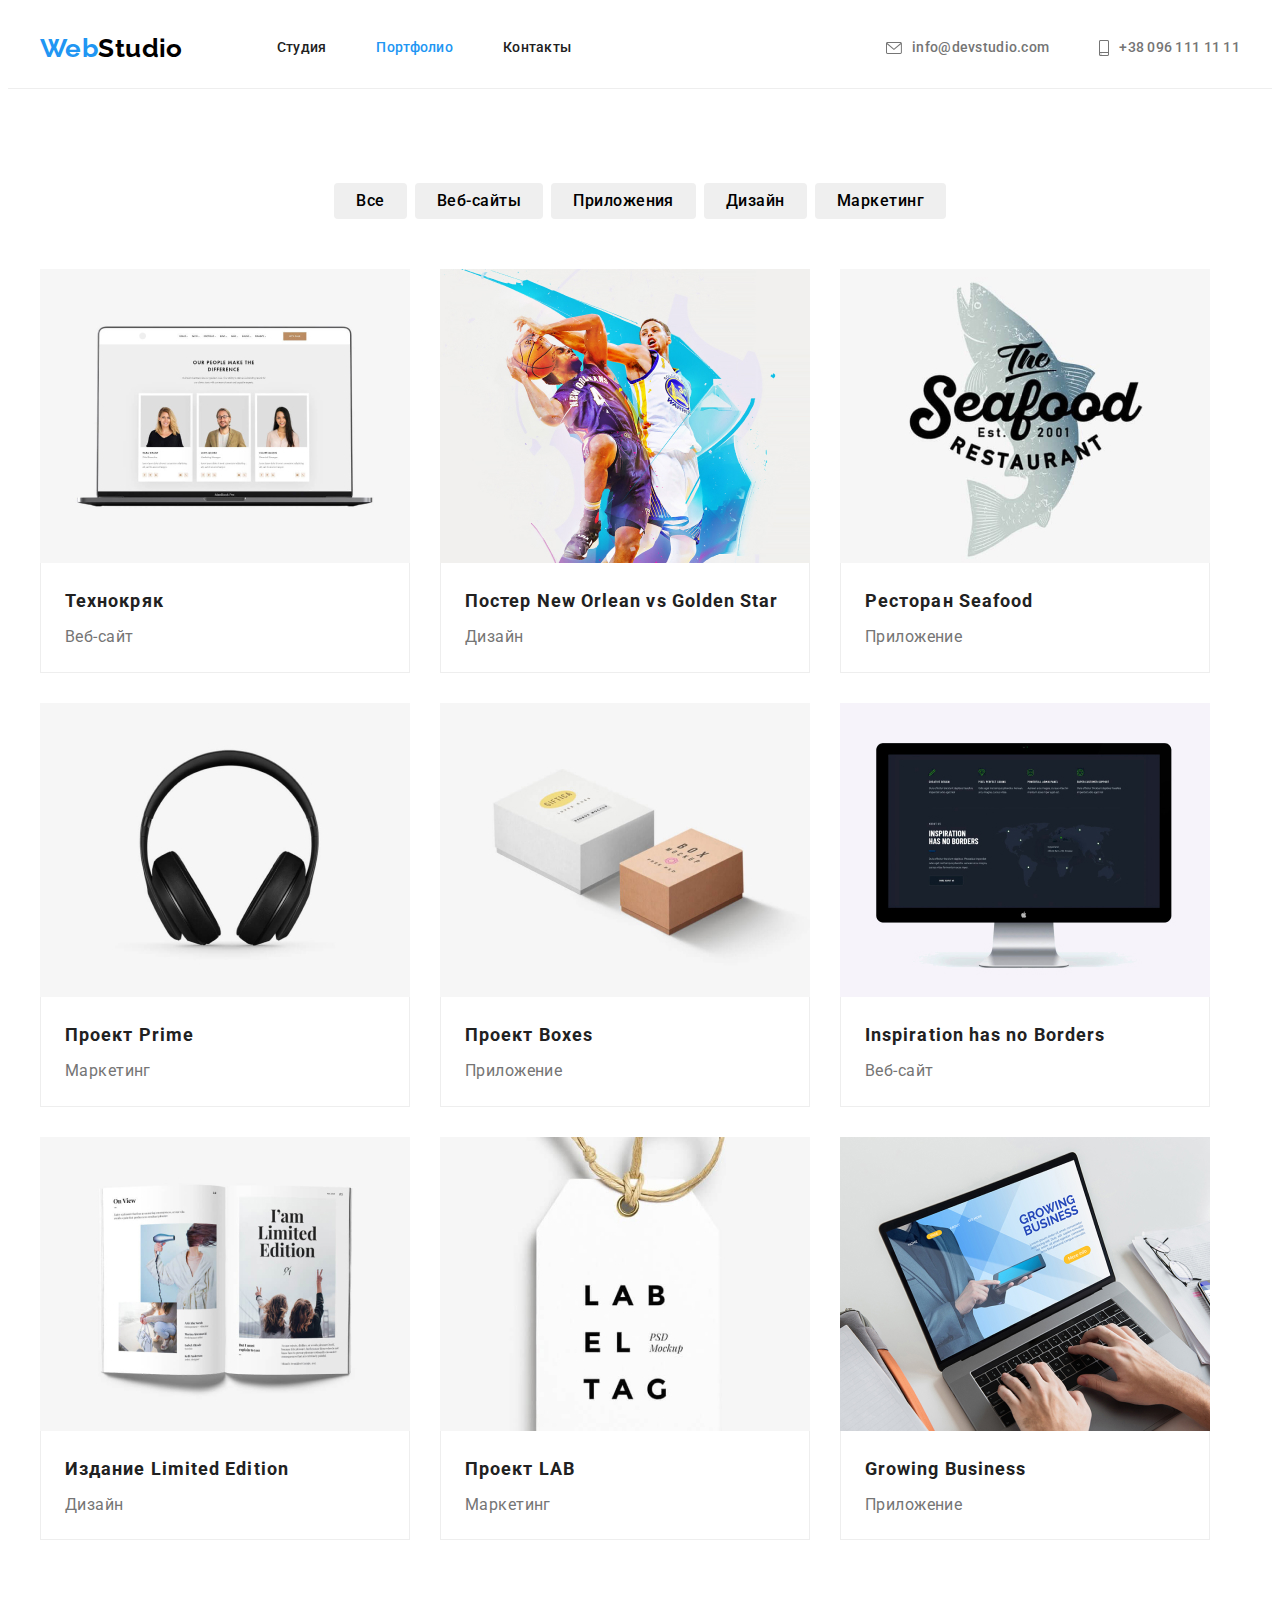
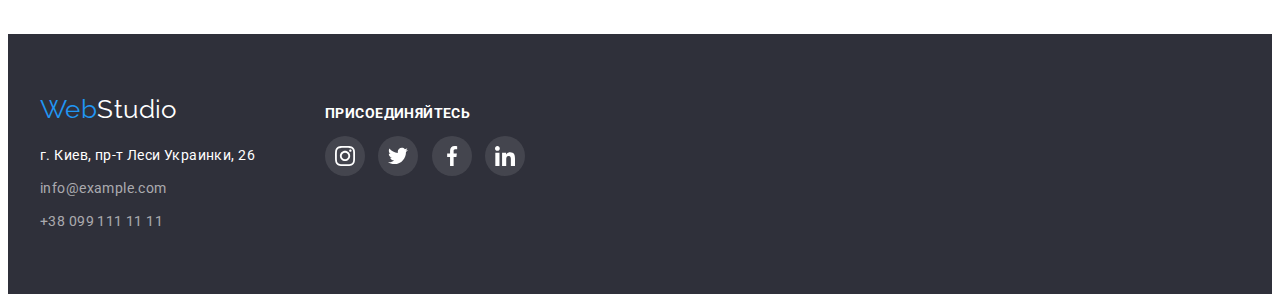
==== portfolio.html @ 5e349246 "hw5" ====
<!DOCTYPE html>
<html lang="ru">

<head>
    <meta charset="UTF-8">
    <meta http-equiv="X-UA-Compatible" content="IE=edge">
    <meta name="viewport" content="width=device-width, initial-scale=1.0">
    <title>Document</title>
    <link rel="preconnect" href="https://fonts.googleapis.com">
    <link rel="preconnect" href="https://fonts.gstatic.com" crossorigin>
    <link
        href="https://fonts.googleapis.com/css2?family=Raleway:wght@700&family=Roboto:wght@400;500;700;900&display=swap"
        rel="stylesheet">
    <link rel="stylesheet" href="https://cdnjs.cloudflare.com/ajax/libs/modern-normalize/1.1.0/modern-normalize.min.css"
        integrity="sha512-wpPYUAdjBVSE4KJnH1VR1HeZfpl1ub8YT/NKx4PuQ5NmX2tKuGu6U/JRp5y+Y8XG2tV+wKQpNHVUX03MfMFn9Q=="
        crossorigin="anonymous" referrerpolicy="no-referrer" />
    <link rel="stylesheet" href="./css/styles.css">
</head>

<body>
    <header class="header-background">
        <div class="container main-nav">
            <nav class="main-nav">
                <a href="./index.html" class="logo" lang="en"><span class="web-logo">Web</span>Studio</a>
                <ul class="header-menu">
                    <li class="header-menu-item">
                        <a class="menu-link " href="/index.html">Студия</a>
                    </li>
                    <li class="header-menu-item">
                        <a class="menu-link menu-link-current" href="">Портфолио</a>
                    </li>
                    <li class="header-menu-item">
                        <a class="menu-link" href="">Контакты</a>
                    </li>
                </ul>
            </nav>
            <ul class="contact">
                <li class="link-menu">
                    <a class="contact-link" href="mailto">
                        <svg class="mail-icon" width="16" height="12">
                            <use href="./images/symbol-defs.svg#icon-mail"></use>
                        </svg>info@devstudio.com
                    </a>
                </li>
                <li class="link-menu">
                    <a class="contact-link" href="tel+380961111111">
                        <svg class="smartphone-icon" width="10" height="16">
                            <use href="./images/symbol-defs.svg#icon-smartphone"></use>
                        </svg>+38 096 111 11 11
                    </a>
                </li>
            </ul>
        </div>

    </header>
    <main>
        <section class="section">
            <div class="container">
                <h1 hidden>Портфолио</h1>
                <ul class="button-item">
                    <li class="button-item-li">
                        <button class="button-active" type="button">Все</button>
                    </li>
                    <li class="button-item-li">
                        <button class="button-active" type="button">Веб-сайты</button>
                    </li>
                    <li class="button-item-li">
                        <button class="button-active" type="button">Приложения</button>
                    </li>
                    <li class="button-item-li">
                        <button class="button-active" type="button">Дизайн</button>
                    </li>
                    <li class="button-item-li">
                        <button class="button-active" type="button">Маркетинг</button>
                    </li>
                </ul>
                <ul class="aside">
                    <li class="aside-block">
                        <a href="" class="card-link">
                            <img class="image" src="./images/img11.jpg" width="370" alt="">
                            <div class="aside-info">
                                <h2 class="portfolio-item">Технокряк</h2>
                                <p class="portfolio-text">Веб-сайт</p>
                            </div>
                        </a>
                    </li>
                    <li class="aside-block">
                        <a href="" class="card-link">
                            <img src="./images/img22.jpg" width="370" alt="">
                                <div class="aside-info">
                                    <h2 class="portfolio-item">Постер New Orlean vs Golden Star</h2>
                                    <p class="portfolio-text">Дизайн</p>
                                </div>
                        </a>
                    </li>
                    <li class="aside-block">
                        <a href="" class="card-link">
                            <img src="./images/img33.jpg" width="370" alt="">
                            <div class="aside-info">
                                <h2 class="portfolio-item">Ресторан Seafood</h2>
                                <p class="portfolio-text">Приложение</p>
                            </div>
                        </a>  
                    </li>
                    <li class="aside-block">
                        <a href="" class="card-link">
                            <img src="./images/img44.jpg" width="370" alt="">
                            <div class="aside-info">
                                <h2 class="portfolio-item">Проект Prime</h2>
                                <p class="portfolio-text">Маркетинг</p>
                            </div>
                        </a>
                    </li>
                    <li class="aside-block">
                        <a href="" class="card-link">
                            <img src="./images/img55.jpg" width="370" alt="">
                            <div class="aside-info">
                                <h2 class="portfolio-item">Проект Boxes</h2>
                                <p class="portfolio-text">Приложение</p>
                            </div>
                        </a>
                    </li>
                    <li class="aside-block">
                        <a href="" class="card-link">
                            <img src="./images/img66.jpg" width="370" alt="">
                            <div class="aside-info">
                                <h2 class="portfolio-item">Inspiration has no Borders</h2>
                                <p class="portfolio-text">Веб-сайт</p>
                            </div>
                        </a>
                    </li>
                    <li class="aside-block">
                        <a href="" class="card-link">
                            <img src="./images/img77.jpg" width="370" alt="">
                            <div class="aside-info">
                                <h2 class="portfolio-item">Издание Limited Edition</h2>
                                <p class="portfolio-text">Дизайн</p>
                            </div>
                        </a>
                    </li>
                    <li class="aside-block">
                        <a href="" class="card-link">
                            <img src="./images/img88.jpg" width="370" alt="">
                            <div class="aside-info">
                                <h2 class="portfolio-item">Проект LAB</h2>
                                <p class="portfolio-text">Маркетинг</p>
                            </div>
                        </a>
                    </li>
                    <li class="aside-block">
                        <a href="" class="card-link">
                            <img src="./images/img99.jpg" width="370" alt="">
                            <div class="aside-info">
                                <h2 class="portfolio-item">Growing Business</h2>
                                <p class="portfolio-text">Приложение</p>
                            </div>
                        </a>    
                    </li>
                </ul>
            </div>
        </section>
    </main>
    <footer class="hero-background">
        <div class="container footer">
            <div class="address">
                <a href="./index.html" class="logo-footer" lang="en"><span class="web-logo">Web</span>Studio</a>
                <address class="footer-contacts">
                    <ul class="footer-menu">
                        <li class="footer-menu-item">
                            <a class="footer-address" href="">г. Киев, пр-т Леси Украинки, 26</a>
                        </li>
                        <li class="footer-menu-item">
                            <a class="footer-menu-link" href="">info@example.com</a>
                        </li>
                        <li class="footer-menu-item">
                            <a class="footer-menu-link" href="">+38 099 111 11 11</a>
                        </li>
                    </ul>
                </address>
            </div>
            <div class="footer-icon">
                <p class="footer-title">ПРИСОЕДИНЯЙТЕСЬ</p>
                <ul class="socials-list-footer">
                    <li class="link-area-footer">
                        <a href="" class="social-link-team-footer">
                            <svg class="social-link-footer" width="20" height="20">
                                <use href="./images/symbol-defs.svg#icon-instagram"></use>
                            </svg>
                        </a>
                    </li>
                    <li class=link-area-footer>
                        <a href="" class="social-link-team-footer">
                            <svg class="social-link-footer" width="20" height="20">
                                <use href="./images/symbol-defs.svg#icon-twitter"></use>
                            </svg>
                        </a>
                    </li>
                    <li class=link-area-footer>
                        <a href="" class="social-link-team-footer">
                            <svg class="social-link-footer" width="20" height="20">
                                <use href="./images/symbol-defs.svg#icon-facebook"></use>
                            </svg>
                        </a>
                    </li>
                    <li class=link-area-footer>
                        <a href="" class="social-link-team-footer">
                            <svg class="social-link-footer" width="20" height="20">
                                <use href="./images/symbol-defs.svg#icon-linkedin"></use>
                            </svg>
                        </a>
                    </li>
                </ul>
            </div>
        </div>
    </footer>
</body>

</html>
---- css/styles.css ----
:root {
    --white-color-hero: #fff;
    --background-secondary: #2f303a;
    --color-accent: #212121;
    --color-primary: #757575;
    --color-hover: #2196f3;
    --color-button: #f5f4fA;
    --color-logo: #000;
    --font-family-primary: 'Roboto', sans-serif;
    --background-header: #EcEcEc
}

/*base*/
body {
    color: var(--color-accent);
    background-color: var(--white-color-hero);
    font-size: 14px;
    font-family: var(--font-family-primary);
    letter-spacing: 0.03em;
}

li {
    list-style-type: none;
}

ul {
    list-style: none;
    padding: 0;
    margin: 0;
}

h3 {
    margin-top: 0;
}

p {
    margin-top: 0;
}

.section {
    padding-top: 94px;
    padding-bottom: 94px;
}

img {
    display: block;
    max-width: 100%;
}

/*header*/

.header-background {
    border-bottom: 1px solid #eeeeee;
    background-color: var(--white-color-hero);
    height: 80px;

}

.container {
    width: 1200px;
    padding-right: 15px;
    padding-left: 15px;
    margin: 0 auto;
}

.main-nav {
    display: flex;
    align-items: center;
}

.logo {
    font-family: 'Raleway';
    font-weight: 700;
    font-size: 26px;
    text-decoration: none;
    color: var(--color-logo);
}

.web-logo {
    color: var(--color-hover);
}

.header-menu {
    margin-left: 94px;
    display: flex;
    margin-top: 0;
    margin-bottom: 0;
    
}

.header-menu-item:not(:first-child) {
    margin-left: 50px;
}

.menu-link {
    display: block;
    padding-top: 32px;
    padding-bottom: 32px;
    color: var(--color-accent);
    font-weight: 500;
    text-decoration: none;
    line-height: 1.14;
    letter-spacing: 0.02em;
    transition-property: color;
    transition-duration: 250ms;
    transition-timing-function: cubic-bezier(0.4, 0, 0.2, 1);

}

.menu-link:hover,
.menu-link:focus {
    color: var(--color-hover);
}

.menu-link-current {
    color: var(--color-hover);
}

.contact {
    display: flex;
    margin-left: auto;
    margin-top: 0;
    margin-bottom: 0;
}

.link-menu:not(:first-child) {
    margin-left: 50px;
}


.mail-icon {
    margin-right: 10px;
    fill: currentColor;
    
}

.smartphone-icon {
    margin-right: 10px;
    fill: currentColor;

}

.contact-link {
    align-items: center;
    display: flex;
    padding-top: 32px;
    padding-bottom: 32px;

    font-weight: 500;
    line-height: 1.14;
    letter-spacing: 0.02em;
    color: var(--color-primary);
    text-decoration: none;
    transition-property: color;
    transition-duration: 250ms;
    transition-timing-function: cubic-bezier(0.4, 0, 0.2, 1);

}

.contact-link:hover,
.contact-link:focus {
    color: var(--color-hover);
}


/* Hero section*/


.hero {
    text-align: center;
    background-color: var(--background-secondary);
    padding-top: 200px;
    padding-bottom: 200px;
    margin-left: auto;
    margin-right: auto;
    
    background-image: linear-gradient(to right, rgba(47, 48, 58, 0.4), rgba(47, 48, 58, 0.4)), 
    url("../images/Img-bgr-hero.jpg");
    background-repeat: no-repeat;
    background-position: center;
    max-width: 1600px;
    background-size: cover;
    height: 600px;
}

.hero-title {
    margin-top: 0;
    margin-bottom: 30px;
    margin-left: auto;
    margin-right: auto;
    width: 696px;

    font-weight: 900;
    font-size: 44px;
    line-height: 1.36;
    letter-spacing: 0.06em;
    color: var(--white-color-hero);
    text-transform: uppercase;
}


.button {
    border-radius: 4px;
    border: none;
    margin-top: 0;
    margin-bottom: 0;
    font-size: inherit;
    padding: 10px 32px;
    font-weight: 700;
    font-size: 16px;
    line-height: 1.8;
    letter-spacing: 0.06em;
    color: var(--white-color-hero);
    background-color: var(--color-hover);
}

/* section1 */

.desc-title {
    align-items: center;
    display: flex;
}


.link-menu-card {
    width: 270px;
}

.card {
    background-color:var(--color-button);
    width: 270px;
    height: 120px;
    margin-bottom: 30px;
    border-radius: 4px;
    display: flex;
    justify-content: center;
    align-items: center;

}


.link-menu-card:not(:last-child) {
    margin-right: 30px;
}



.title {
    font-size: 14px;
    font-weight: 700;
    line-height: 1.14;
    text-transform: uppercase;
}

.subtitle {
    margin-top: 0;
    margin-bottom: 0;
    line-height: 1.7;
    color: var(--color-primary);
}

/* section2 */

.padding-reset {
    padding-top: 0;
}

.section-title {
    text-align: center;
    margin-top: 0;
    margin-bottom: 50px;
    font-weight: 700;
    font-size: 36px;
    line-height: 1.16;
}

.image-section {
    display: flex;
    margin-top: 0;
    margin: 0;
}

.image-block {
    position: relative;

}

.bgr-overlay {
    display: flex;
    justify-content: center;
    align-items: center;
    position: absolute;
    background-color: rgba(47, 48, 58, 0.8);
    width: 100%;
    height: 70px;
    bottom: 0;

}

.title-img {
    margin-bottom: 0;
    color: #fff;
    font-style: normal;
    font-weight: 700;
    font-size: 14px;
    line-height: 1.14;
    text-align: center;
    letter-spacing: 0.03em;
    text-transform: uppercase;
}


.image-block:not(:last-child) {
    margin-right: 30px;
}

/* section3 */

.section-title-background {
    background-color: var(--color-button);
}


.team-Information {
    display: flex;
    margin-top: 0;
    margin-bottom: 0;
}

.section-Information:not(:last-child) {
    margin-right: 30px;
}

.section-Information {
    background-color: var(--white-color-hero);
    box-shadow: 0px 1px 3px rgba(0, 0, 0, 0.12), 0px 1px 1px rgba(0, 0, 0, 0.14), 0px 2px 1px rgba(0, 0, 0, 0.2);
    border-radius: 0px 0px 4px 4px;
}

.aside-block-team {
    text-align: center;
    margin-top: 30px;

}

.team-title {
    font-weight: 500;
    font-size: 16px;
    line-height: 1.18;
    margin-bottom: 10px;
}

.team-text {
    margin-bottom: 16px;
    font-size: 16px;
    line-height: 1.18;
    color: var(--color-primary);
}

.socials-list {
    display: flex;
    justify-content: center;
    margin-top: 16px;
    margin-bottom: 30px;
}

.link-area {
    background-color: #fff;
    height: 40px;
    width: 40px;
    border-radius: 50%;
    transition-property: background-color;
    transition-duration: 250ms;
    transition-timing-function: cubic-bezier(0.4, 0, 0.2, 1);
}

.link-area:hover,
.link-area:focus {
    background-color:var(--color-hover)
}

.social-linki-team {
    fill: #afb1b8;
    height: 100%;
    width: 100%;
    display: flex;
    justify-content: center;
    align-items: center;
    transition-property: fill;
    transition-duration: 250ms;
    transition-timing-function: cubic-bezier(0.4, 0, 0.2, 1);
}

.link-area:not(:last-child) {
    margin-right: 10px;
    }


.social-linki-team:hover,
.social-linki-team:focus{
    fill: #fff;
}




/* section4 */

.client-list {
    display: flex;
}

.client-item {
    border: 1px solid #aFb1b8;
    width: 170px;
    height: 92px;
    border-radius: 4px;
    transition-property: border-color;
    transition-duration: 250ms;
    transition-timing-function: cubic-bezier(0.4, 0, 0.2, 1);
}

.client-link {
    fill: #Afb1b8;
    height: 100%;
    width: 100%;
    display: flex;
    justify-content: center;
    align-items: center;
    transition-property: fill;
    transition-duration: 250ms;
    transition-timing-function: cubic-bezier(0.4, 0, 0.2, 1);
}

.client-item:not(:last-child) {
    margin-right: 30px;
}

.client-item:hover,
.client-item:focus {
    border-color: var(--color-hover);
}

.client-link:hover,
.client-link:focus {
    fill: var(--color-hover);
}


/* MODAL */

.backdrop {
    position: fixed;
    background-color: rgba(0, 0, 0, 0.2);
    top: 0;
    left: 0;
    width: 100%;
    height: 100%;

}

.modal {
    display: flex;
    position: absolute;
    justify-content: flex-end;
    top: 50%;
    left: 50%;
    transform: translate(-50%, -50%);
    width: 528px;
    height: 581px;
    background-color: #FFFFFF;
    box-shadow: 0px 1px 3px rgba(0, 0, 0, 0.12), 0px 1px 1px rgba(0, 0, 0, 0.14), 0px 2px 1px rgba(0, 0, 0, 0.2);
    border-radius: 4px;

}

.button-close {
    display: flex;
    align-items: center;
    justify-content: center;
    margin-top: 8px;
    margin-right: 8px;
    width: 30px;
    height: 30px;
    padding: 0;
    border: 1px solid rgba(0, 0, 0, 0.1);
    border-radius: 50%;
    background-color: #FFFFFF
}

.is-hidden {
    visibility: hidden;
    opacity: 0;
    pointer-events: none;
}

/*footer*/

.footer {
    display: flex;
    align-items: baseline;
}

.hero-background {
    background-color: var(--background-secondary);
    padding-top: 60px;
    padding-bottom: 60px;
}

.address {
    display: inline-block;
}

.logo-footer {
    font-family: 'Raleway';
    color: var(--white-color-hero);
    font-size: 26px;
    text-decoration: none;
}

.footer-contacts {
    font-style: normal;
    font-size: 14px;
    line-height: 1.7;

}

.footer-menu-item:not(:last-child) {
    margin-bottom: 9px;
}

.footer-address {
    text-decoration: none;
    line-height: 1.71;
    color: var(--white-color-hero);
}



.footer-menu {
    margin-bottom: 0;
    margin-top: 20px;
}

.footer-address:hover,
.footer-address:focus {
    color: var(--color-hover);
}

.footer-menu-link {
    line-height: 1.7;
    text-decoration: none;
    color: rgba(255, 255, 255, 0.6);
}

.footer-menu-link:hover {
    color: var(--color-hover);
}


.footer-icon {
    margin-left: 70px;
    display: inline-block;
}

.footer-title {
    margin-bottom: 20;
    font-style: normal;
    font-weight: 700;
    font-size: 14px;
    line-height: 1.14;
    letter-spacing: 0.03em;
    text-transform: uppercase;
    color: #FFFFFF;
}


.link-area-footer {
    background: rgba(255, 255, 255, 0.1);
    height: 40px;
    width: 40px;
    border-radius: 50%;
    display: inline-flex;
    transition-property: background-color;
    transition-duration: 250ms;
    transition-timing-function: cubic-bezier(0.4, 0, 0.2, 1);
}

.social-link-team-footer {
    fill: #fff;
    height: 100%;
    width: 100%;
    display: flex;
    justify-content: center;
    align-items: center;
}

.link-area-footer:not(:last-child) {
    margin-right: 10px;
}

.link-area-footer:hover,
.link-area-footer:focus {
    background-color: var(--color-hover)
}


/*portfolio*/


.button-item {
    justify-content: center;
    display: flex;
    margin-bottom: 50px;
}

.button-item-li:not(:last-child) {
    margin-right: 8px;
}

.button-active {
    font-family: 'Roboto';
    font-size: 16px;
    font-weight: 500;
    letter-spacing: 0.03em;
    line-height: 1.5;
    border: none;

    min-width: 73px;
    display: inline-block;
    border-radius: 4px;
    padding: 6px 22px;
    text-align: center;
    transition-property: background-color, color, drop-shadow;
    transition-duration: 250ms;
    transition-timing-function: cubic-bezier(0.4, 0, 0.2, 1);
    

}

.button-active:hover,
.button-active:focus {
    background-color: var(--color-hover);
    color: var(--white-color-hero);
    filter: drop-shadow(0px 4px 4px rgba(0, 0, 0, 0.25));
}


.aside {
    display: flex;
    flex-wrap: wrap;
}

.aside-block {
    margin-bottom: 30px;
    margin-right: 30px;
    width: 370px;

}

    
.card-link {
    display: block;
    text-decoration: none;
    transition-property: box-shadow;
    transition-duration: 250ms;
    transition-timing-function: cubic-bezier(0.4, 0, 0.2, 1);
}

.card-link:hover{
    box-shadow: 0px 1px 1px rgba(0, 0, 0, 0.12),
    0px 4px 4px rgba(0, 0, 0, 0.06),
    1px 4px 6px rgba(0, 0, 0, 0.16);
}


.aside-info {
    padding: 20px 24px;
    border-left: 1px solid #eeeeee;
    border-right: 1px solid #eeeeee;
    border-bottom: 1px solid #eeeeee;
    
}

.aside-block:nth-child(3n) {
    margin-right: 0;
}

.aside-block:nth-last-child(-n + 3) {
    margin-bottom: 0;
}

.portfolio-item {
    margin-bottom: 4px;
    margin-top: 0;
    font-weight: 700;
    font-size: 18px;
    line-height: 2;
    letter-spacing: 0.06em;
    color: var(--color-accent);
    
}

.portfolio-text {
    margin: 0;
    font-size: 16px;
    line-height: 1.8;
    color: var(--color-primary);
}
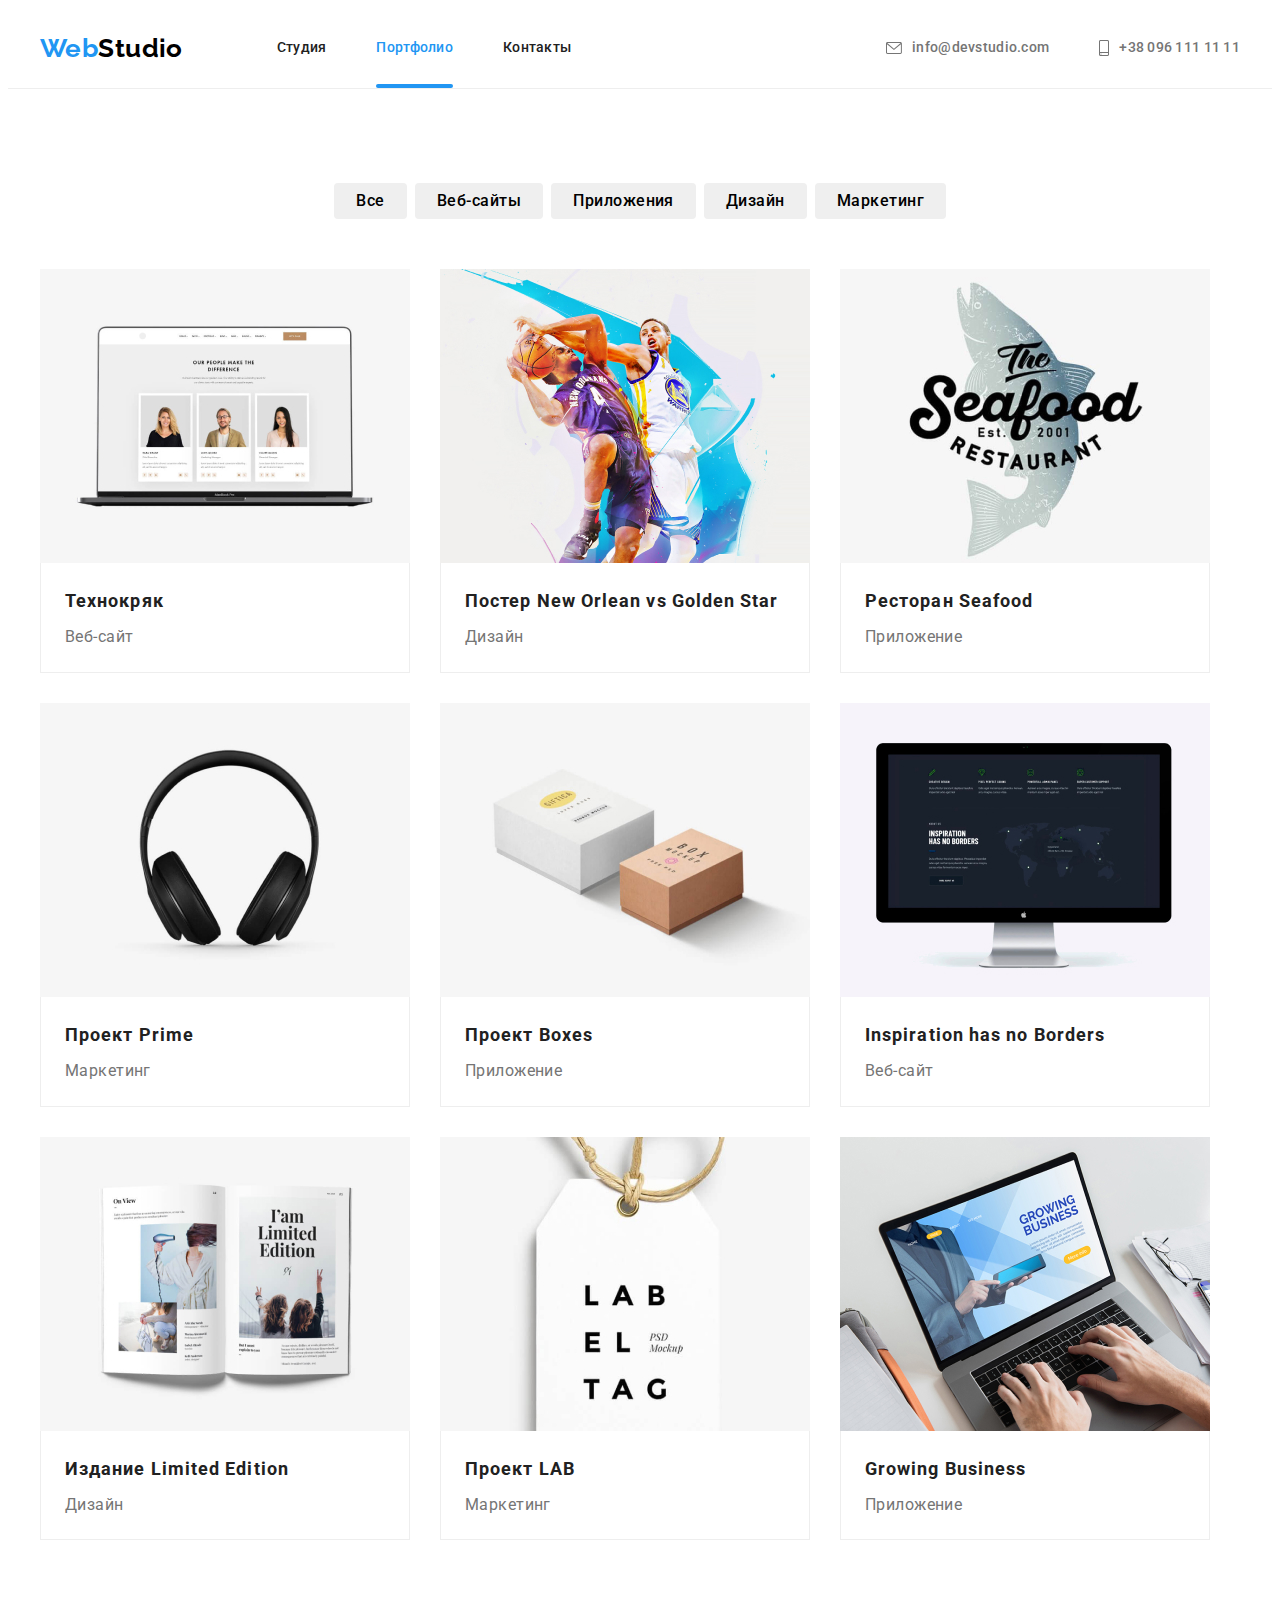
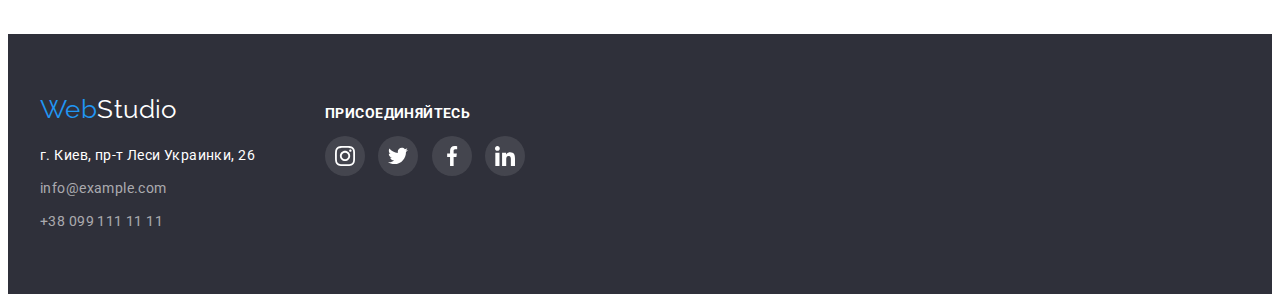
==== commit 52f1831b: "hw5" ====
--- a/portfolio.html
+++ b/portfolio.html
@@ -26,7 +26,7 @@
                     <li class="header-menu-item">
                         <a class="menu-link " href="/index.html">Студия</a>
                     </li>
-                    <li class="header-menu-item">
+                    <li class="header-menu-item line">
                         <a class="menu-link menu-link-current" href="">Портфолио</a>
                     </li>
                     <li class="header-menu-item">
@@ -77,7 +77,13 @@
                 <ul class="aside">
                     <li class="aside-block">
                         <a href="" class="card-link">
-                            <img class="image" src="./images/img11.jpg" width="370" alt="">
+                            <div class="slider">
+                                <img src="./images/img11.jpg" width="370" alt="">
+                                <p class="text-slider">Ресурс пропонує комплексні пропозиції з різним рівнем функціоналу 
+                                    та сервісів. Все це дозволить відвідувачу отримати вичерпні 
+                                    відомості про компанію чи приватну особу.
+                                </p>
+                            </div>
                             <div class="aside-info">
                                 <h2 class="portfolio-item">Технокряк</h2>
                                 <p class="portfolio-text">Веб-сайт</p>
@@ -86,7 +92,13 @@
                     </li>
                     <li class="aside-block">
                         <a href="" class="card-link">
+                            <div class="slider">
                             <img src="./images/img22.jpg" width="370" alt="">
+                                <p class="text-slider">Ресурс пропонує комплексні пропозиції з різним рівнем функціоналу 
+                                        та сервісів. Все це дозволить відвідувачу отримати вичерпні 
+                                        відомості про компанію чи приватну особу.
+                                    </p>
+                                    </div>
                                 <div class="aside-info">
                                     <h2 class="portfolio-item">Постер New Orlean vs Golden Star</h2>
                                     <p class="portfolio-text">Дизайн</p>
@@ -95,7 +107,13 @@
                     </li>
                     <li class="aside-block">
                         <a href="" class="card-link">
-                            <img src="./images/img33.jpg" width="370" alt="">
+                            <div class="slider">
+                                <img src="./images/img33.jpg" width="370" alt="">
+                                <p class="text-slider">Ресурс пропонує комплексні пропозиції з різним рівнем функціоналу 
+                                        та сервісів. Все це дозволить відвідувачу отримати вичерпні 
+                                        відомості про компанію чи приватну особу.
+                                    </p>
+                            </div>
                             <div class="aside-info">
                                 <h2 class="portfolio-item">Ресторан Seafood</h2>
                                 <p class="portfolio-text">Приложение</p>
@@ -104,7 +122,13 @@
                     </li>
                     <li class="aside-block">
                         <a href="" class="card-link">
-                            <img src="./images/img44.jpg" width="370" alt="">
+                            <div class="slider">
+                                <img src="./images/img44.jpg" width="370" alt="">
+                                <p class="text-slider">Ресурс пропонує комплексні пропозиції з різним рівнем функціоналу 
+                                        та сервісів. Все це дозволить відвідувачу отримати вичерпні 
+                                        відомості про компанію чи приватну особу.
+                                    </p>
+                            </div>
                             <div class="aside-info">
                                 <h2 class="portfolio-item">Проект Prime</h2>
                                 <p class="portfolio-text">Маркетинг</p>
@@ -113,7 +137,13 @@
                     </li>
                     <li class="aside-block">
                         <a href="" class="card-link">
-                            <img src="./images/img55.jpg" width="370" alt="">
+                            <div class="slider">
+                                <img src="./images/img55.jpg" width="370" alt="">
+                                <p class="text-slider">Ресурс пропонує комплексні пропозиції з різним рівнем функціоналу 
+                                        та сервісів. Все це дозволить відвідувачу отримати вичерпні 
+                                        відомості про компанію чи приватну особу.
+                                    </p>
+                            </div>
                             <div class="aside-info">
                                 <h2 class="portfolio-item">Проект Boxes</h2>
                                 <p class="portfolio-text">Приложение</p>
@@ -122,7 +152,13 @@
                     </li>
                     <li class="aside-block">
                         <a href="" class="card-link">
-                            <img src="./images/img66.jpg" width="370" alt="">
+                            <div class="slider">
+                                <img src="./images/img66.jpg" width="370" alt="">
+                                <p class="text-slider">Ресурс пропонує комплексні пропозиції з різним рівнем функціоналу 
+                                        та сервісів. Все це дозволить відвідувачу отримати вичерпні 
+                                        відомості про компанію чи приватну особу.
+                                    </p>
+                            </div>
                             <div class="aside-info">
                                 <h2 class="portfolio-item">Inspiration has no Borders</h2>
                                 <p class="portfolio-text">Веб-сайт</p>
@@ -131,7 +167,13 @@
                     </li>
                     <li class="aside-block">
                         <a href="" class="card-link">
-                            <img src="./images/img77.jpg" width="370" alt="">
+                            <div class="slider">
+                                <img src="./images/img77.jpg" width="370" alt="">
+                                <p class="text-slider">Ресурс пропонує комплексні пропозиції з різним рівнем функціоналу 
+                                        та сервісів. Все це дозволить відвідувачу отримати вичерпні 
+                                        відомості про компанію чи приватну особу.
+                                    </p>
+                            </div>
                             <div class="aside-info">
                                 <h2 class="portfolio-item">Издание Limited Edition</h2>
                                 <p class="portfolio-text">Дизайн</p>
@@ -140,7 +182,13 @@
                     </li>
                     <li class="aside-block">
                         <a href="" class="card-link">
-                            <img src="./images/img88.jpg" width="370" alt="">
+                            <div class="slider">
+                                <img src="./images/img88.jpg" width="370" alt="">
+                                <p class="text-slider">Ресурс пропонує комплексні пропозиції з різним рівнем функціоналу 
+                                        та сервісів. Все це дозволить відвідувачу отримати вичерпні 
+                                        відомості про компанію чи приватну особу.
+                                    </p>
+                            </div>
                             <div class="aside-info">
                                 <h2 class="portfolio-item">Проект LAB</h2>
                                 <p class="portfolio-text">Маркетинг</p>
@@ -149,7 +197,13 @@
                     </li>
                     <li class="aside-block">
                         <a href="" class="card-link">
-                            <img src="./images/img99.jpg" width="370" alt="">
+                            <div class="slider">
+                                <img src="./images/img99.jpg" width="370" alt="">
+                                <p class="text-slider">Ресурс пропонує комплексні пропозиції з різним рівнем функціоналу 
+                                        та сервісів. Все це дозволить відвідувачу отримати вичерпні 
+                                        відомості про компанію чи приватну особу.
+                                    </p>
+                            </div>
                             <div class="aside-info">
                                 <h2 class="portfolio-item">Growing Business</h2>
                                 <p class="portfolio-text">Приложение</p>
--- a/css/styles.css
+++ b/css/styles.css
@@ -104,6 +104,22 @@
     transition-property: color;
     transition-duration: 250ms;
     transition-timing-function: cubic-bezier(0.4, 0, 0.2, 1);
+
+}
+
+.line {
+    position: relative;
+}
+
+.menu-link-current::after {
+    content: '';
+    background: #2196f3;
+    width: 100%;
+    height: 4px;
+    position: absolute;
+    bottom: 0;
+    left: 0;
+    border-radius: 2px;
 
 }
 
@@ -655,8 +671,9 @@
     margin-bottom: 30px;
     margin-right: 30px;
     width: 370px;
-
-}
+}
+
+
 
     
 .card-link {
@@ -666,6 +683,57 @@
     transition-duration: 250ms;
     transition-timing-function: cubic-bezier(0.4, 0, 0.2, 1);
 }
+
+.slider {
+    position: relative;
+    overflow: hidden;
+}
+
+
+.slider::before {
+    content: '';
+    position: absolute;
+    width: 100%;
+    height: 100%;
+    top: 0;
+    bottom: 0;
+    transform: translateY(100%);
+    transition-property: transform;
+    transition-duration: 250ms;
+    transition-timing-function: cubic-bezier(0.4, 0, 0.2, 1);
+    background-color: rgba(33, 150, 243, 0.9);
+
+}
+
+.aside-block:hover .slider::before {
+    transform: translateY(0);
+}
+
+.aside-block:hover .text-slider {
+    transform: translateY(0);
+}
+
+
+
+.text-slider {
+    transform: translateY(100%);
+    top: 0;
+    left: 0;
+    width: 100%;
+    height: 100%;
+    padding: 63px 24px;
+    transition-property: transform;
+    transition-duration: 250ms;
+    transition-timing-function: cubic-bezier(0.4, 0, 0.2, 1);
+    position: absolute;
+    font-style: normal;
+    font-weight: 400;
+    font-size: 18px;
+    line-height: 1.5;
+    color: #FFFFFF;
+}
+
+
 
 .card-link:hover{
     box-shadow: 0px 1px 1px rgba(0, 0, 0, 0.12),
